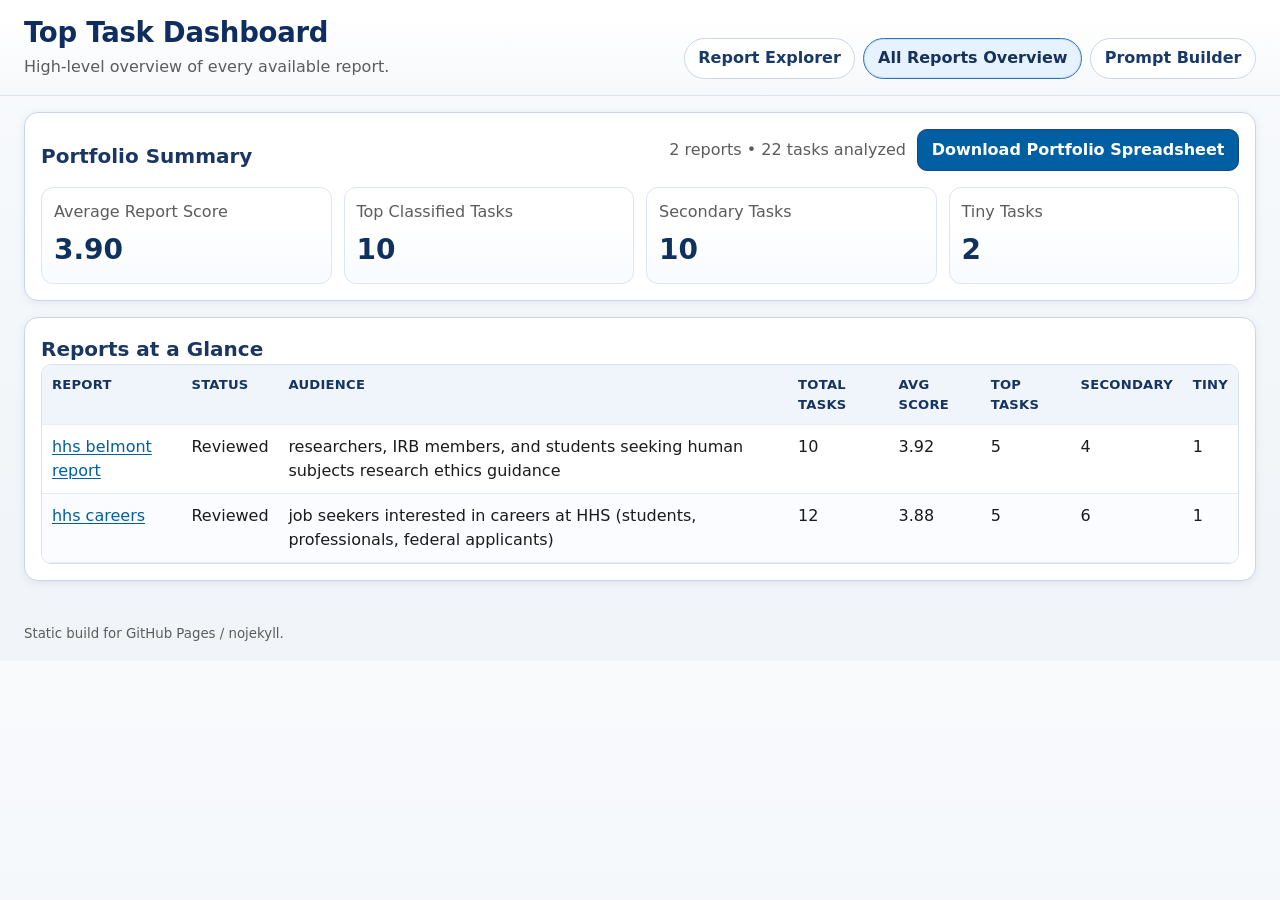
==== index.html @ fbca6da6 "Add portfolio spreadsheet export for all reports" ====
<!doctype html>
<html lang="en">
  <head>
    <meta charset="UTF-8" />
    <meta name="viewport" content="width=device-width, initial-scale=1.0" />
    <title>All Reports Overview | Top Task Dashboard</title>
    <link rel="stylesheet" href="styles.css" />
  </head>
  <body data-reports-base="./reports">
    <header class="site-header">
      <div class="brand">
        <h1>Top Task Dashboard</h1>
        <p>High-level overview of every available report.</p>
      </div>
      <nav class="site-nav" aria-label="Main">
        <a href="./reports/">Report Explorer</a>
        <a class="active" href="./index.html">All Reports Overview</a>
        <a href="./prompt.html">Prompt Builder</a>
      </nav>
    </header>

    <main class="overview-layout">
      <section class="panel">
        <div class="overview-toolbar">
          <h2>Portfolio Summary</h2>
          <div class="overview-actions">
            <p id="overview-count" class="subtle"></p>
            <button id="download-spreadsheet" type="button">Download Portfolio Spreadsheet</button>
          </div>
        </div>
        <div id="overview-stats" class="stat-grid"></div>
      </section>

      <section class="panel">
        <h2>Reports at a Glance</h2>
        <div class="table-wrap">
          <table class="task-table">
            <thead>
              <tr>
                <th>Report</th>
                <th>Status</th>
                <th>Audience</th>
                <th>Total Tasks</th>
                <th>Avg Score</th>
                <th>Top Tasks</th>
                <th>Secondary</th>
                <th>Tiny</th>
              </tr>
            </thead>
            <tbody id="overview-table-body"></tbody>
          </table>
        </div>
      </section>
    </main>

    <footer>
      <small>Static build for GitHub Pages / nojekyll.</small>
    </footer>

    <script type="module" src="app.js"></script>
  </body>
</html>
---- styles.css ----
:root {
  color-scheme: light;
}

* {
  box-sizing: border-box;
}

body {
  margin: 0;
  font-family: "Source Sans 3", "Public Sans", "Inter", system-ui, -apple-system, Segoe UI, Roboto, sans-serif;
  line-height: 1.5;
  background: linear-gradient(180deg, #f8fafc 0%, #f0f4f8 100%);
  color: #1b1b1b;
}

a {
  color: #005ea2;
  text-underline-offset: 0.15em;
}

a:hover {
  color: #1a4480;
}

.site-header,
footer {
  padding: 1rem 1.5rem;
}

.site-header {
  display: flex;
  justify-content: space-between;
  align-items: flex-end;
  gap: 1rem;
  border-bottom: 1px solid #dbe5f1;
  background: linear-gradient(180deg, #ffffff 20%, #f6f8fb 100%);
}

.site-header h1 {
  margin: 0;
  font-size: 1.72rem;
  line-height: 1.2;
  letter-spacing: -0.01em;
  color: #0f2e5f;
}

.site-header p {
  margin: 0.35rem 0 0;
  color: #5c5c5c;
}

.site-nav {
  display: flex;
  gap: 0.5rem;
  flex-wrap: wrap;
}

.site-nav a {
  text-decoration: none;
  border: 1px solid #c9d7e8;
  border-radius: 999px;
  background: #ffffff;
  padding: 0.45rem 0.85rem;
  color: #173a69;
  font-weight: 600;
  transition: all 120ms ease-in-out;
}

.site-nav a:hover {
  border-color: #8ea9c4;
  background: #f4f8fd;
  color: #102f57;
}

.site-nav a.active {
  border-color: #2f74b9;
  background: #e7f2ff;
  color: #16325c;
  box-shadow: inset 0 0 0 1px rgba(0, 94, 162, 0.12);
}

.layout {
  display: grid;
  grid-template-columns: minmax(240px, 320px) 1fr;
  gap: 1rem;
  padding: 1rem 1.5rem 1.5rem;
}

.overview-layout {
  display: grid;
  gap: 1rem;
  padding: 1rem 1.5rem 1.5rem;
}

.panel {
  background: #ffffff;
  border: 1px solid #c9d7e8;
  border-radius: 14px;
  padding: 1rem;
  box-shadow: 0 2px 8px rgba(23, 43, 77, 0.08);
}

.content {
  box-shadow: 0 8px 26px rgba(23, 43, 77, 0.12);
}

h2 {
  margin: 0;
  font-size: 1.25rem;
  color: #1a3763;
}

#report-search {
  width: 100%;
  margin: 0.75rem 0;
  padding: 0.65rem 0.7rem;
  border-radius: 10px;
  border: 1px solid #c9d7e8;
  background: #fff;
}

#report-list {
  list-style: none;
  margin: 0;
  padding: 0;
  max-height: 70vh;
  overflow: auto;
}

#report-list button {
  width: 100%;
  text-align: left;
  margin-bottom: 0.5rem;
  padding: 0.65rem;
  border: 1px solid #cfdbeb;
  border-radius: 10px;
  background: #fff;
  color: #213758;
  cursor: pointer;
  transition: background 120ms ease, border-color 120ms ease;
}

#report-list button:hover {
  background: #f7fbff;
  border-color: #8ea9c4;
}

#report-list button.active {
  border-color: #2f74b9;
  background: #edf5ff;
  box-shadow: inset 0 0 0 1px rgba(0, 94, 162, 0.12);
}

.toolbar,
.overview-toolbar {
  display: flex;
  align-items: end;
  justify-content: space-between;
  gap: 1rem;
  flex-wrap: wrap;
  margin-bottom: 1rem;
}

.overview-actions {
  display: flex;
  align-items: center;
  gap: 0.7rem;
  flex-wrap: wrap;
  justify-content: flex-end;
}

.prompt-builder {
  margin-bottom: 1.25rem;
  border: 1px solid #d7e2f0;
  border-radius: 12px;
  padding: 1rem;
  background: #fafcff;
}

.prompt-builder > p {
  color: #5c5c5c;
  margin: 0.4rem 0 0.9rem;
}

.prompt-form {
  display: grid;
  gap: 0.7rem;
}

.prompt-form label {
  display: grid;
  gap: 0.35rem;
  font-weight: 600;
  color: #1f3f6b;
}

.prompt-form input,
.prompt-form textarea,
#prompt-output,
#report-search,
.toolbar select,
.toolbar button,
.overview-toolbar button,
.prompt-actions button {
  font: inherit;
}

.prompt-form input,
.prompt-form textarea,
#prompt-output,
.toolbar select {
  width: 100%;
  border: 1px solid #c9d7e8;
  border-radius: 10px;
  padding: 0.6rem 0.7rem;
  color: #1b1b1b;
  background: #fff;
}

.prompt-actions {
  display: flex;
  align-items: center;
  gap: 0.7rem;
}

.toolbar button,
.overview-toolbar button,
.prompt-actions button {
  background: #005ea2;
  color: #fff;
  border: 1px solid #1a4480;
  border-radius: 10px;
  padding: 0.52rem 0.85rem;
  font-weight: 600;
}

.toolbar button:hover,
.overview-toolbar button:hover,
.prompt-actions button:hover {
  background: #004b86;
}

#copy-status {
  font-size: 0.9rem;
  color: #5c5c5c;
}

.prompt-output-label {
  display: block;
  margin-top: 0.9rem;
  margin-bottom: 0.35rem;
  font-weight: 600;
  color: #1f3f6b;
}

#prompt-output {
  min-height: 170px;
}

.toolbar select,
.toolbar button {
  padding: 0.5rem 0.75rem;
}

.meta-grid,
.stat-grid {
  display: grid;
  grid-template-columns: repeat(auto-fit, minmax(190px, 1fr));
  gap: 0.75rem;
}

.card {
  border: 1px solid #dce6f3;
  border-radius: 12px;
  padding: 0.75rem;
  background: linear-gradient(180deg, #fff 35%, #f8fbff 100%);
}

.subtle {
  color: #5c5c5c;
  margin: 0;
}

.big-number {
  margin: 0.3rem 0 0;
  font-size: 1.75rem;
  font-weight: 700;
  color: #11315d;
}

.table-wrap {
  overflow-x: auto;
  border: 1px solid #d8e3f1;
  border-radius: 10px;
}

.task-table {
  width: 100%;
  border-collapse: collapse;
  margin-top: 0;
}

.task-table th,
.task-table td {
  border-bottom: 1px solid #e4ecf6;
  padding: 0.62rem;
  vertical-align: top;
  text-align: left;
}

.task-table th {
  position: sticky;
  top: 0;
  background: #eff5fb;
  color: #16345f;
  font-size: 0.82rem;
  letter-spacing: 0.02em;
  text-transform: uppercase;
}

.task-table tbody tr:nth-child(2n) {
  background: #fafcff;
}

.task-table tbody tr:hover {
  background: #f2f8ff;
}

.badge {
  display: inline-block;
  border-radius: 999px;
  padding: 0.22rem 0.52rem;
  font-size: 0.79rem;
  border: 1px solid #c4d5e8;
  background: #f4f8ff;
  color: #1a3763;
}

.bar {
  background: #e7eef9;
  border-radius: 999px;
  height: 0.6rem;
  overflow: hidden;
  margin: 0.4rem 0;
}

.bar > span {
  display: block;
  height: 100%;
  background: linear-gradient(90deg, #2f74b9, #005ea2);
}

:focus-visible {
  outline: 3px solid #2491ff;
  outline-offset: 2px;
}

footer {
  color: #5c5c5c;
}

@media (max-width: 900px) {
  .layout {
    grid-template-columns: 1fr;
  }

  .site-header {
    align-items: flex-start;
    flex-direction: column;
  }
}
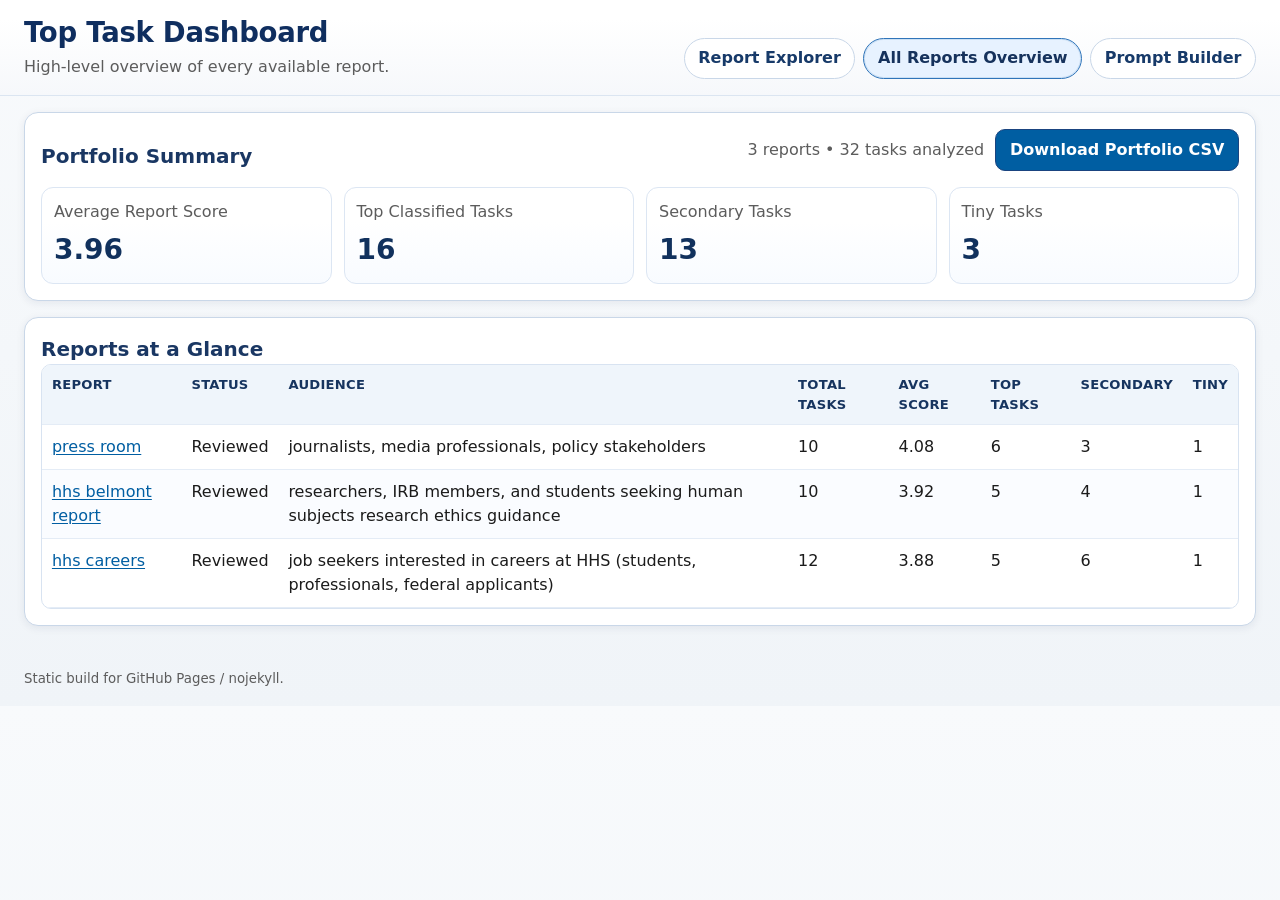
==== commit f6d0a848: "Merge pull request #12 from nathan-wallace-hhs/codex/add-utility-to-compile-reports-as-spreadsheet E" ====
--- a/index.html
+++ b/index.html
@@ -25,7 +25,7 @@
           <h2>Portfolio Summary</h2>
           <div class="overview-actions">
             <p id="overview-count" class="subtle"></p>
-            <button id="download-spreadsheet" type="button">Download Portfolio Spreadsheet</button>
+            <button id="download-spreadsheet" type="button">Download Portfolio CSV</button>
           </div>
         </div>
         <div id="overview-stats" class="stat-grid"></div>
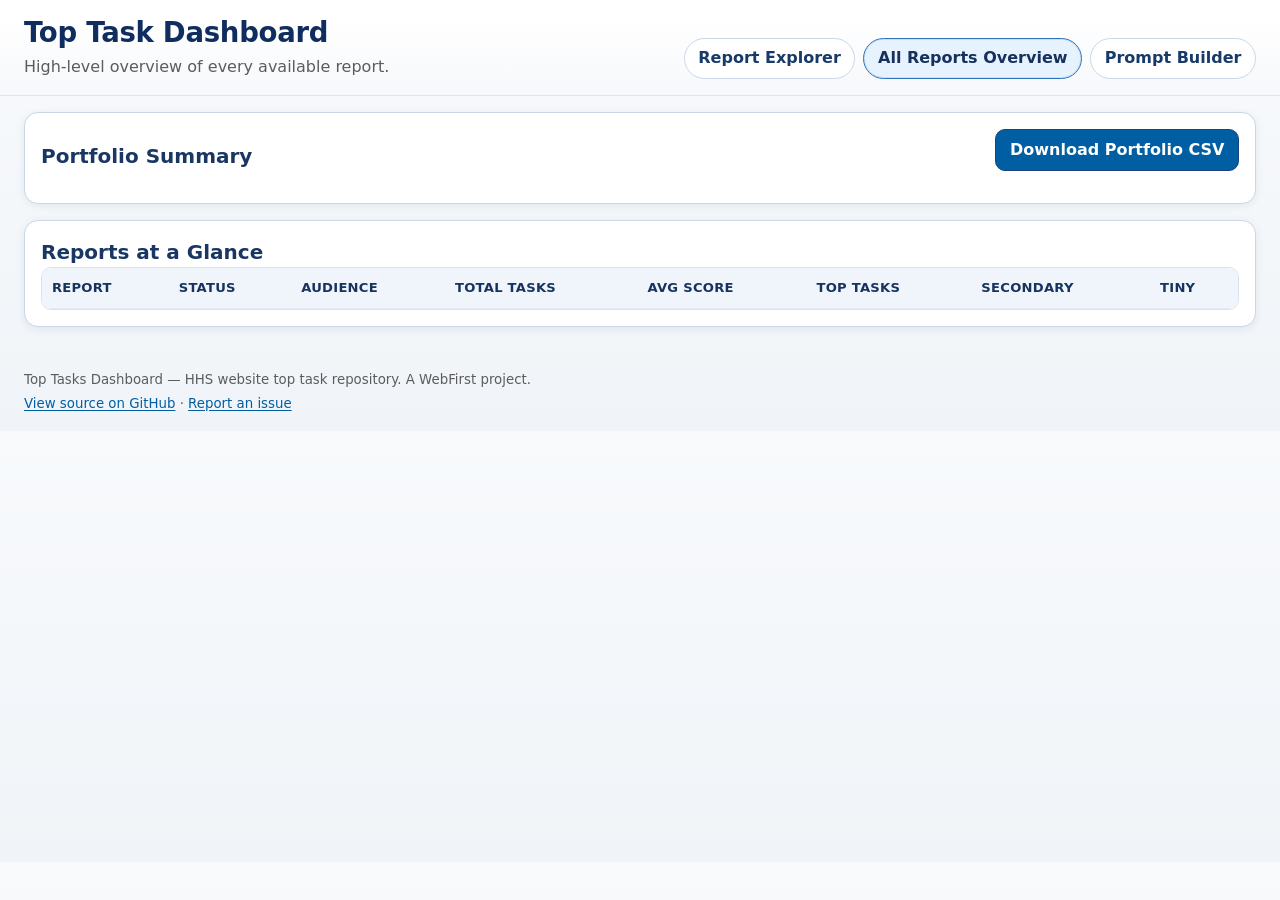
==== commit 2205498a: "Convert footer URLs to hyperlink text" ====
--- a/index.html
+++ b/index.html
@@ -54,7 +54,12 @@
     </main>
 
     <footer>
-      <small>Static build for GitHub Pages / nojekyll.</small>
+      <small>
+        Top Tasks Dashboard — HHS website top task repository. A WebFirst project.<br />
+        <a href="https://github.com/nathan-wallace-hhs/top-task-dashboard">View source on GitHub</a>
+        ·
+        <a href="https://github.com/nathan-wallace-hhs/top-task-dashboard/issues/new">Report an issue</a>
+      </small>
     </footer>
 
     <script type="module" src="app.js"></script>
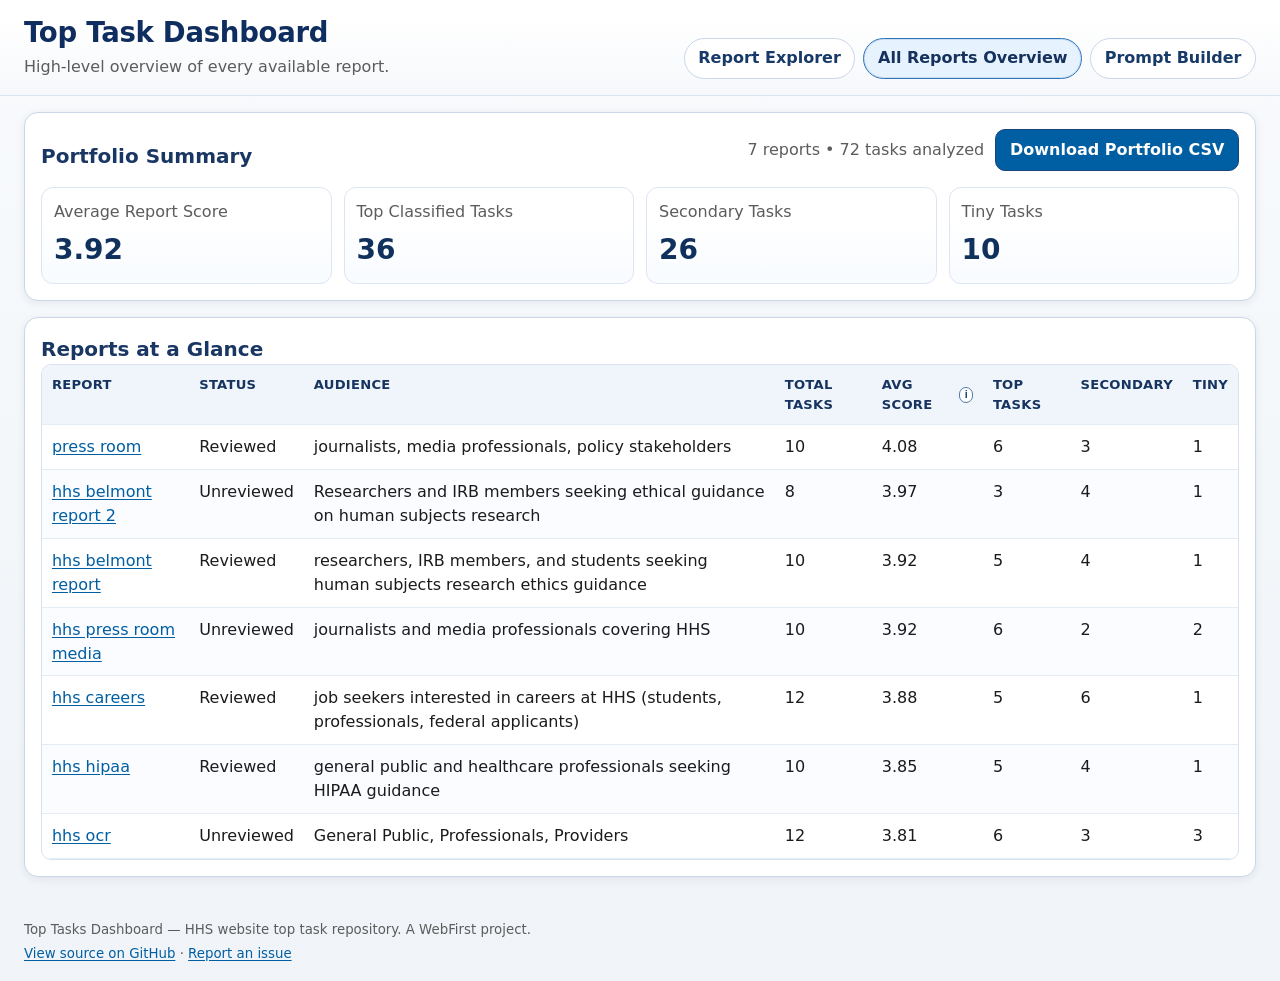
==== commit 72fc6f04: "Refine Avg Score tooltip with scoring criteria details" ====
--- a/index.html
+++ b/index.html
@@ -41,7 +41,23 @@
                 <th>Status</th>
                 <th>Audience</th>
                 <th>Total Tasks</th>
-                <th>Avg Score</th>
+                <th>
+                  <span class="tooltip-label">
+                    Avg Score
+                    <button
+                      class="info-tooltip"
+                      type="button"
+                      aria-label="How Avg Score is calculated"
+                      aria-describedby="avg-score-tooltip"
+                    >
+                      i
+                    </button>
+                    <span id="avg-score-tooltip" class="tooltip-content" role="tooltip">
+                      Avg Score is the mean of each task's composite score in the report. Composite score is based on
+                      Frequency, Impact, Findability, and Completability (1–5 each).
+                    </span>
+                  </span>
+                </th>
                 <th>Top Tasks</th>
                 <th>Secondary</th>
                 <th>Tiny</th>
--- a/styles.css
+++ b/styles.css
@@ -199,7 +199,7 @@
 .prompt-form textarea,
 #prompt-output,
 #report-search,
-.toolbar select,
+.tasks-filter-label select,
 .toolbar button,
 .overview-toolbar button,
 .prompt-actions button {
@@ -209,7 +209,7 @@
 .prompt-form input,
 .prompt-form textarea,
 #prompt-output,
-.toolbar select {
+.tasks-filter-label select {
   width: 100%;
   border: 1px solid #c9d7e8;
   border-radius: 10px;
@@ -258,9 +258,30 @@
   min-height: 170px;
 }
 
-.toolbar select,
+.tasks-filter-label select,
 .toolbar button {
   padding: 0.5rem 0.75rem;
+}
+
+
+.tasks-header {
+  display: flex;
+  align-items: end;
+  justify-content: space-between;
+  gap: 1rem;
+  flex-wrap: wrap;
+  margin: 1rem 0 0.6rem;
+}
+
+.tasks-header h3 {
+  margin: 0;
+}
+
+.tasks-filter-label {
+  display: grid;
+  gap: 0.25rem;
+  color: #1f3f6b;
+  font-weight: 600;
 }
 
 .meta-grid,
@@ -327,6 +348,61 @@
   background: #f2f8ff;
 }
 
+.tooltip-label {
+  position: relative;
+  display: inline-flex;
+  align-items: center;
+  gap: 0.32rem;
+}
+
+.info-tooltip {
+  display: inline-flex;
+  align-items: center;
+  justify-content: center;
+  width: 1rem;
+  height: 1rem;
+  border-radius: 999px;
+  border: 1px solid #5379a6;
+  background: #fff;
+  color: #1f446f;
+  font-size: 0.68rem;
+  font-weight: 700;
+  line-height: 1;
+  cursor: help;
+  padding: 0;
+}
+
+.tooltip-content {
+  position: absolute;
+  left: 50%;
+  bottom: calc(100% + 0.45rem);
+  transform: translateX(-50%);
+  min-width: 220px;
+  max-width: 280px;
+  padding: 0.45rem 0.55rem;
+  border-radius: 8px;
+  background: #173a69;
+  color: #fff;
+  box-shadow: 0 6px 16px rgba(13, 33, 61, 0.3);
+  text-transform: none;
+  font-size: 0.73rem;
+  font-weight: 400;
+  letter-spacing: normal;
+  line-height: 1.35;
+  white-space: normal;
+  opacity: 0;
+  visibility: hidden;
+  transition: opacity 120ms ease-in-out;
+  pointer-events: none;
+  z-index: 2;
+}
+
+.info-tooltip:hover + .tooltip-content,
+.info-tooltip:focus-visible + .tooltip-content {
+  opacity: 1;
+  visibility: visible;
+}
+
 .badge {
   display: inline-block;
   border-radius: 999px;
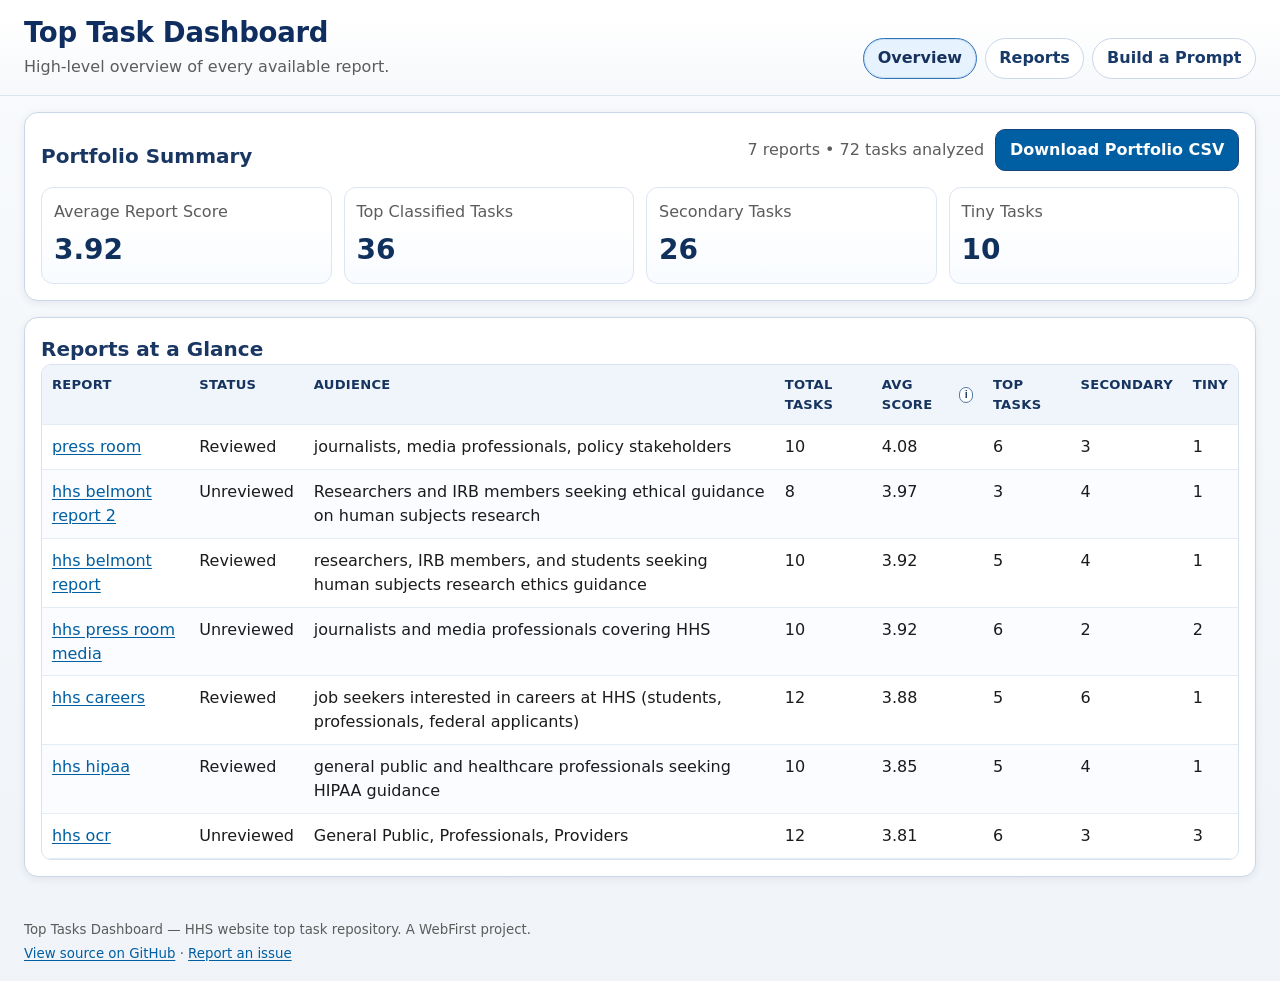
==== commit af768d4b: "Merge pull request #44 from nathan-wallace-hhs/codex/update-header-navigation-on-all-pages Update he" ====
--- a/index.html
+++ b/index.html
@@ -9,13 +9,13 @@
   <body data-reports-base="./reports">
     <header class="site-header">
       <div class="brand">
-        <h1>Top Task Dashboard</h1>
+        <h1><a href="./index.html">Top Task Dashboard</a></h1>
         <p>High-level overview of every available report.</p>
       </div>
       <nav class="site-nav" aria-label="Main">
-        <a href="./reports/">Report Explorer</a>
-        <a class="active" href="./index.html">All Reports Overview</a>
-        <a href="./prompt.html">Prompt Builder</a>
+        <a class="active" href="./overview.html">Overview</a>
+        <a href="./reports/">Reports</a>
+        <a href="./prompt.html">Build a Prompt</a>
       </nav>
     </header>
 
--- a/styles.css
+++ b/styles.css
@@ -43,6 +43,16 @@
   line-height: 1.2;
   letter-spacing: -0.01em;
   color: #0f2e5f;
+}
+
+.site-header h1 a {
+  color: inherit;
+  text-decoration: none;
+}
+
+.site-header h1 a:hover {
+  color: inherit;
+  text-decoration: underline;
 }
 
 .site-header p {
@@ -79,12 +89,21 @@
   color: #16325c;
   box-shadow: inset 0 0 0 1px rgba(0, 94, 162, 0.12);
 }
+.site-nav a:focus-visible {
+  outline: 3px solid #2491ff;
+  outline-offset: 2px;
+  border-color: #2f74b9;
+}
 
 .layout {
   display: grid;
   grid-template-columns: minmax(240px, 320px) 1fr;
   gap: 1rem;
   padding: 1rem 1.5rem 1.5rem;
+}
+
+.reports-layout {
+  align-items: start;
 }
 
 .overview-layout {
@@ -99,6 +118,115 @@
   border-radius: 14px;
   padding: 1rem;
   box-shadow: 0 2px 8px rgba(23, 43, 77, 0.08);
+}
+
+.report-panel {
+  transition: width 180ms ease, padding 180ms ease;
+  overflow: hidden;
+}
+
+.report-panel-header {
+  display: flex;
+  align-items: center;
+  justify-content: space-between;
+  gap: 0.75rem;
+}
+
+.panel-toggle {
+  display: inline-flex;
+  align-items: center;
+  gap: 0.3rem;
+  border: 1px solid #9bb5d0;
+  border-radius: 999px;
+  background: #f4f8fd;
+  color: #173a69;
+  cursor: pointer;
+  padding: 0.35rem 0.6rem;
+  font-size: 0.86rem;
+  font-weight: 600;
+  transition: background 120ms ease, border-color 120ms ease, transform 90ms ease, box-shadow 120ms ease;
+}
+
+.panel-toggle:hover {
+  background: #e7f2ff;
+  border-color: #7696b8;
+}
+.panel-toggle:active {
+  background: #dcecff;
+  border-color: #6f8eb0;
+  transform: translateY(1px);
+}
+.panel-toggle:focus-visible {
+  outline: 3px solid #2491ff;
+  outline-offset: 2px;
+  border-color: #2f74b9;
+}
+.panel-toggle:disabled,
+.panel-toggle[aria-disabled=true] {
+  background: #f3f6fb;
+  border-color: #c2d2e5;
+  color: #6f85a3;
+  opacity: 0.78;
+  cursor: not-allowed;
+  transform: none;
+}
+
+.panel-toggle-icon {
+  font-size: 1rem;
+  line-height: 1;
+}
+
+.report-panel-content {
+  margin-top: 0.7rem;
+}
+
+.reports-layout.sidebar-collapsed {
+  grid-template-columns: 76px 1fr;
+}
+
+.reports-layout.sidebar-collapsed .report-panel {
+  padding: 0.85rem 0.65rem;
+}
+
+.reports-layout.sidebar-collapsed .report-panel-header {
+  justify-content: center;
+}
+
+.reports-layout.sidebar-collapsed #report-panel-title,
+.reports-layout.sidebar-collapsed .panel-toggle-text,
+.reports-layout.sidebar-collapsed .report-panel-content {
+  display: none;
+}
+
+.reports-layout.sidebar-collapsed .panel-toggle {
+  width: 100%;
+  justify-content: center;
+  border-radius: 10px;
+  padding: 0.5rem;
+}
+
+.load-warning {
+  margin-bottom: 1rem;
+}
+
+.panel-warning {
+  border-color: #f7c97f;
+  background: linear-gradient(180deg, #fff9ef 20%, #fff4df 100%);
+}
+
+.panel-warning h3 {
+  margin: 0;
+  font-size: 1rem;
+  color: #6f3b00;
+}
+
+.panel-warning p {
+  margin: 0.4rem 0 0;
+}
+
+.panel-warning ul {
+  margin: 0.55rem 0 0;
+  padding-left: 1.2rem;
 }
 
 .content {
@@ -138,7 +266,7 @@
   background: #fff;
   color: #213758;
   cursor: pointer;
-  transition: background 120ms ease, border-color 120ms ease;
+  transition: background 120ms ease, border-color 120ms ease, transform 90ms ease;
 }
 
 #report-list button:hover {
@@ -150,6 +278,25 @@
   border-color: #2f74b9;
   background: #edf5ff;
   box-shadow: inset 0 0 0 1px rgba(0, 94, 162, 0.12);
+}
+#report-list button:focus-visible {
+  outline: 3px solid #2491ff;
+  outline-offset: 2px;
+  border-color: #2f74b9;
+}
+#report-list button:active {
+  background: #e6f1ff;
+  border-color: #7696b8;
+  transform: translateY(1px);
+}
+#report-list button:disabled,
+#report-list button[aria-disabled=true] {
+  background: #f2f6fb;
+  border-color: #c2d2e5;
+  color: #6a809f;
+  opacity: 0.82;
+  cursor: not-allowed;
+  transform: none;
 }
 
 .toolbar,
@@ -218,6 +365,16 @@
   background: #fff;
 }
 
+.prompt-form input:focus-visible,
+.prompt-form textarea:focus-visible,
+#prompt-output:focus-visible,
+#report-search:focus-visible,
+.tasks-filter-label select:focus-visible {
+  outline: 3px solid #2491ff;
+  outline-offset: 2px;
+  border-color: #2f74b9;
+}
+
 .prompt-actions {
   display: flex;
   align-items: center;
@@ -233,12 +390,42 @@
   border-radius: 10px;
   padding: 0.52rem 0.85rem;
   font-weight: 600;
+  cursor: pointer;
+  transition: background 120ms ease, border-color 120ms ease, transform 90ms ease, box-shadow 120ms ease, color 120ms ease;
 }
 
 .toolbar button:hover,
 .overview-toolbar button:hover,
 .prompt-actions button:hover {
   background: #004b86;
+}
+.toolbar button:active,
+.overview-toolbar button:active,
+.prompt-actions button:active {
+  background: #003e70;
+  border-color: #123766;
+  transform: translateY(1px);
+}
+.toolbar button:focus-visible,
+.overview-toolbar button:focus-visible,
+.prompt-actions button:focus-visible {
+  outline: 3px solid #2491ff;
+  outline-offset: 2px;
+  box-shadow: 0 0 0 1px rgba(0, 94, 162, 0.2);
+}
+.toolbar button:disabled,
+.toolbar button[aria-disabled=true],
+.overview-toolbar button:disabled,
+.overview-toolbar button[aria-disabled=true],
+.prompt-actions button:disabled,
+.prompt-actions button[aria-disabled=true] {
+  background: #b8c9dc;
+  border-color: #90a8c2;
+  color: #eaf0f7;
+  opacity: 0.85;
+  cursor: not-allowed;
+  transform: none;
+  box-shadow: none;
 }
 
 #copy-status {
@@ -298,6 +485,35 @@
   background: linear-gradient(180deg, #fff 35%, #f8fbff 100%);
 }
 
+.report-meta-card {
+  margin-top: 0.75rem;
+}
+
+.report-meta-list {
+  margin: 0;
+  display: grid;
+  grid-template-columns: repeat(auto-fit, minmax(220px, 1fr));
+  gap: 0.8rem 1rem;
+}
+
+.report-meta-item {
+  margin: 0;
+}
+
+.report-meta-item dt {
+  font-size: 0.78rem;
+  text-transform: uppercase;
+  letter-spacing: 0.04em;
+  color: #34557f;
+  font-weight: 700;
+}
+
+.report-meta-item dd {
+  margin: 0.15rem 0 0;
+  color: #143253;
+  overflow-wrap: anywhere;
+}
+
 .subtle {
   color: #5c5c5c;
   margin: 0;
@@ -312,6 +528,7 @@
 
 .table-wrap {
   overflow-x: auto;
+  overflow-y: visible;
   border: 1px solid #d8e3f1;
   border-radius: 10px;
 }
@@ -333,6 +550,7 @@
 .task-table th {
   position: sticky;
   top: 0;
+  overflow: visible;
   background: #eff5fb;
   color: #16345f;
   font-size: 0.82rem;
@@ -375,7 +593,7 @@
 .tooltip-content {
   position: absolute;
   left: 50%;
-  bottom: calc(100% + 0.45rem);
+  top: calc(100% + 0.45rem);
   transform: translateX(-50%);
   min-width: 220px;
   max-width: 280px;
@@ -394,7 +612,7 @@
   visibility: hidden;
   transition: opacity 120ms ease-in-out;
   pointer-events: none;
-  z-index: 2;
+  z-index: 1000;
 }
 
 .info-tooltip:hover + .tooltip-content,
@@ -432,6 +650,17 @@
   outline-offset: 2px;
 }
 
+@media (prefers-reduced-motion: reduce) {
+  *,
+  *::before,
+  *::after {
+    animation-duration: 0.01ms !important;
+    animation-iteration-count: 1 !important;
+    transition-duration: 0.01ms !important;
+    scroll-behavior: auto !important;
+  }
+}
+
 footer {
   color: #5c5c5c;
 }
@@ -441,6 +670,24 @@
     grid-template-columns: 1fr;
   }
 
+  .reports-layout.sidebar-collapsed {
+    grid-template-columns: 1fr;
+  }
+
+  .reports-layout.sidebar-collapsed .report-panel {
+    padding: 1rem;
+  }
+
+  .reports-layout.sidebar-collapsed #report-panel-title,
+  .reports-layout.sidebar-collapsed .panel-toggle-text,
+  .reports-layout.sidebar-collapsed .report-panel-content {
+    display: initial;
+  }
+
+  .reports-layout.sidebar-collapsed .report-panel-content {
+    margin-top: 0.7rem;
+  }
+
   .site-header {
     align-items: flex-start;
     flex-direction: column;
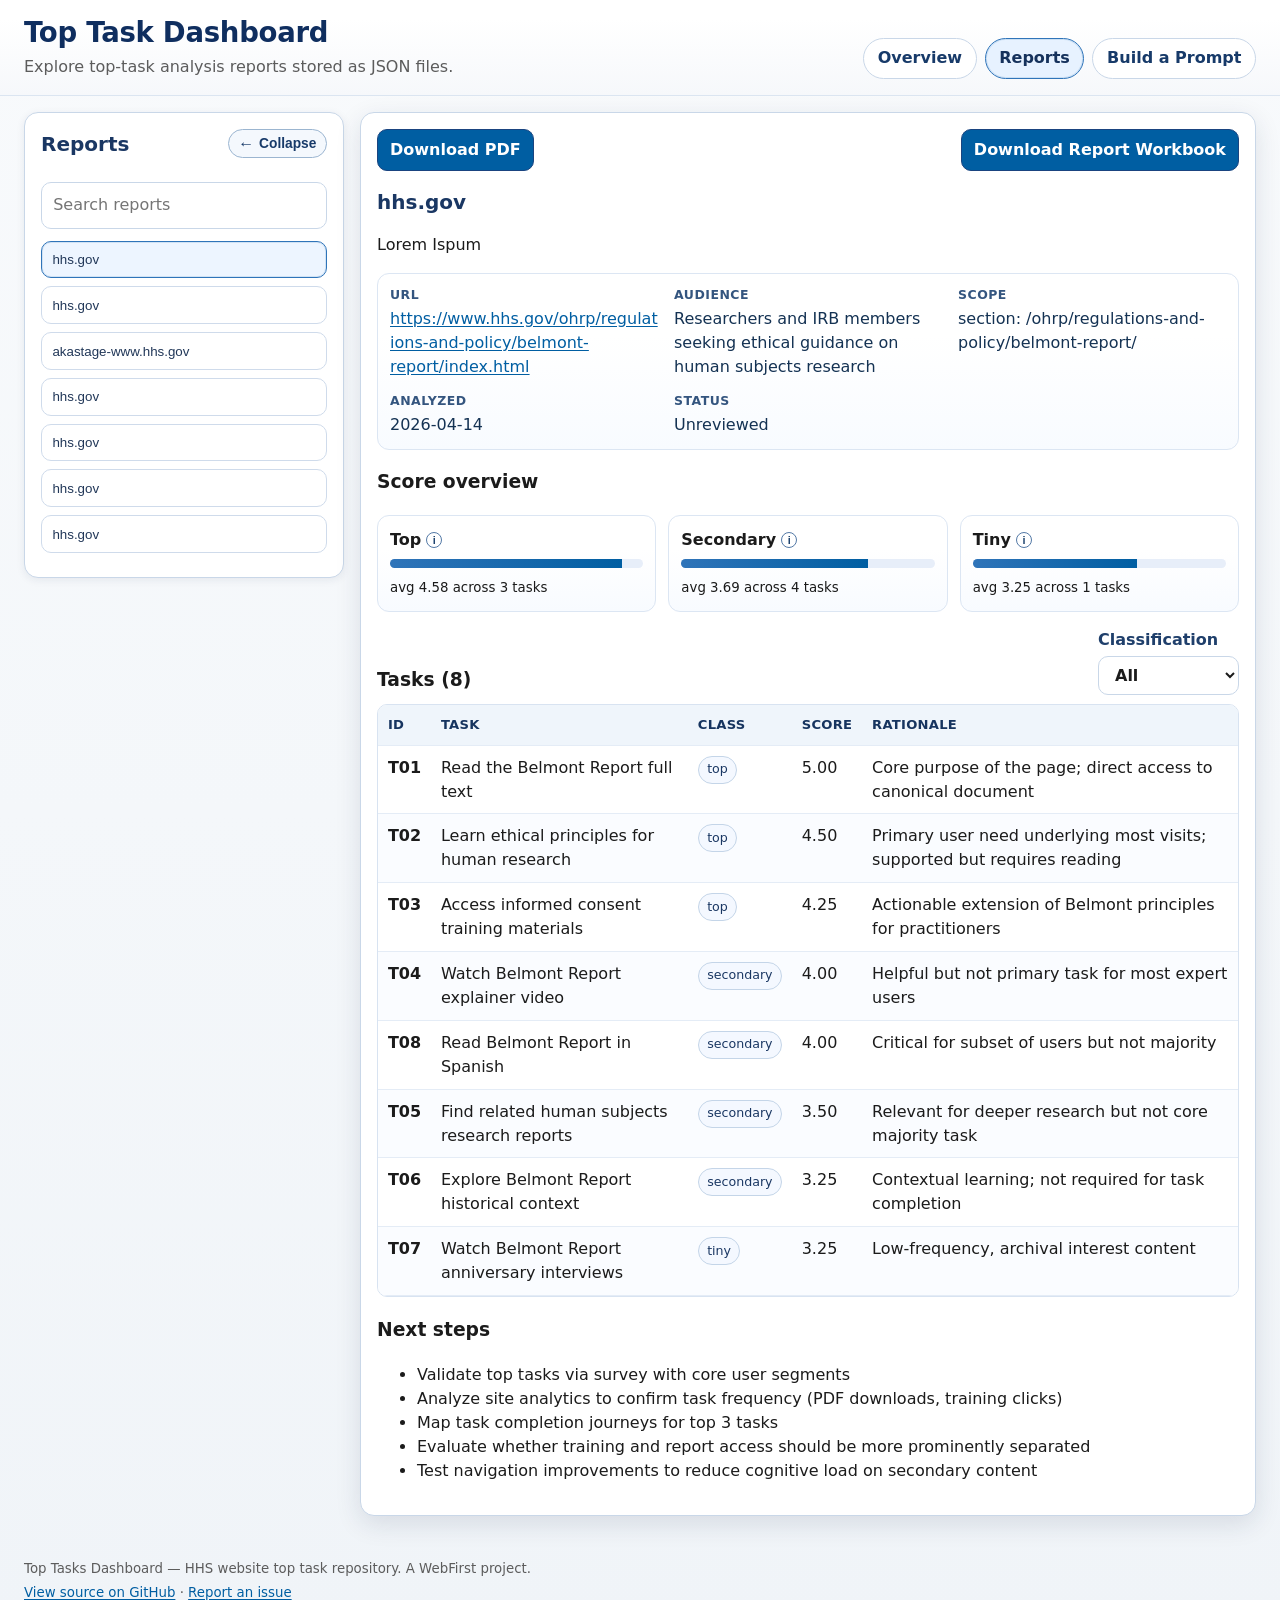
==== commit b593404d: "Merge pull request #52 from nathan-wallace-hhs/codex/confirm-route-mapping-and-refactor-markup Refac" ====
--- a/index.html
+++ b/index.html
@@ -3,69 +3,55 @@
   <head>
     <meta charset="UTF-8" />
     <meta name="viewport" content="width=device-width, initial-scale=1.0" />
-    <title>All Reports Overview | Top Task Dashboard</title>
+    <title>Top Task Dashboard</title>
     <link rel="stylesheet" href="styles.css" />
   </head>
   <body data-reports-base="./reports">
     <header class="site-header">
       <div class="brand">
         <h1><a href="./index.html">Top Task Dashboard</a></h1>
-        <p>High-level overview of every available report.</p>
+        <p>Explore top-task analysis reports stored as JSON files.</p>
       </div>
       <nav class="site-nav" aria-label="Main">
-        <a class="active" href="./overview.html">Overview</a>
-        <a href="./reports/">Reports</a>
+        <a href="./overview.html">Overview</a>
+        <a class="active" href="./index.html">Reports</a>
         <a href="./prompt.html">Build a Prompt</a>
       </nav>
     </header>
 
-    <main class="overview-layout">
-      <section class="panel">
-        <div class="overview-toolbar">
-          <h2>Portfolio Summary</h2>
-          <div class="overview-actions">
-            <p id="overview-count" class="subtle"></p>
-            <button id="download-spreadsheet" type="button">Download Portfolio CSV</button>
-          </div>
+    <main class="layout reports-layout" id="reports-layout">
+      <aside class="panel report-panel" id="report-panel" aria-label="Reports navigation">
+        <div class="report-panel-header">
+          <h2 id="report-panel-title">Reports</h2>
+          <button
+            id="toggle-report-panel"
+            class="panel-toggle"
+            type="button"
+            aria-expanded="true"
+            aria-controls="report-panel-content"
+            aria-label="Collapse reports panel"
+            title="Collapse reports panel"
+          >
+            <span class="panel-toggle-icon" aria-hidden="true">←</span>
+            <span class="panel-toggle-text">Collapse</span>
+          </button>
         </div>
-        <div id="overview-stats" class="stat-grid"></div>
-      </section>
 
-      <section class="panel">
-        <h2>Reports at a Glance</h2>
-        <div class="table-wrap">
-          <table class="task-table">
-            <thead>
-              <tr>
-                <th>Report</th>
-                <th>Status</th>
-                <th>Audience</th>
-                <th>Total Tasks</th>
-                <th>
-                  <span class="tooltip-label">
-                    Avg Score
-                    <button
-                      class="info-tooltip"
-                      type="button"
-                      aria-label="How Avg Score is calculated"
-                      aria-describedby="avg-score-tooltip"
-                    >
-                      i
-                    </button>
-                    <span id="avg-score-tooltip" class="tooltip-content" role="tooltip">
-                      Avg Score is the mean of each task's composite score in the report. Composite score is based on
-                      Frequency, Impact, Findability, and Completability (1–5 each).
-                    </span>
-                  </span>
-                </th>
-                <th>Top Tasks</th>
-                <th>Secondary</th>
-                <th>Tiny</th>
-              </tr>
-            </thead>
-            <tbody id="overview-table-body"></tbody>
-          </table>
+        <div id="report-panel-content" class="report-panel-content">
+          <input id="report-search" type="search" placeholder="Search reports" />
+          <ul id="report-list"></ul>
         </div>
+      </aside>
+
+      <section class="panel content">
+        <div class="toolbar">
+          <button id="download-pdf" type="button">Download PDF</button>
+          <button id="download-report-workbook" type="button">Download Report Workbook</button>
+        </div>
+
+        <article id="report-view" aria-live="polite">
+          <p>Select a report to begin.</p>
+        </article>
       </section>
     </main>
 
--- a/styles.css
+++ b/styles.css
@@ -104,6 +104,10 @@
 
 .reports-layout {
   align-items: start;
+}
+
+.report-single-layout {
+  grid-template-columns: 1fr;
 }
 
 .overview-layout {
@@ -349,7 +353,8 @@
 .tasks-filter-label select,
 .toolbar button,
 .overview-toolbar button,
-.prompt-actions button {
+.prompt-actions button,
+.button-link {
   font: inherit;
 }
 
@@ -383,7 +388,8 @@
 
 .toolbar button,
 .overview-toolbar button,
-.prompt-actions button {
+.prompt-actions button,
+.button-link {
   background: #005ea2;
   color: #fff;
   border: 1px solid #1a4480;
@@ -396,19 +402,22 @@
 
 .toolbar button:hover,
 .overview-toolbar button:hover,
-.prompt-actions button:hover {
+.prompt-actions button:hover,
+.button-link:hover {
   background: #004b86;
 }
 .toolbar button:active,
 .overview-toolbar button:active,
-.prompt-actions button:active {
+.prompt-actions button:active,
+.button-link:active {
   background: #003e70;
   border-color: #123766;
   transform: translateY(1px);
 }
 .toolbar button:focus-visible,
 .overview-toolbar button:focus-visible,
-.prompt-actions button:focus-visible {
+.prompt-actions button:focus-visible,
+.button-link:focus-visible {
   outline: 3px solid #2491ff;
   outline-offset: 2px;
   box-shadow: 0 0 0 1px rgba(0, 94, 162, 0.2);
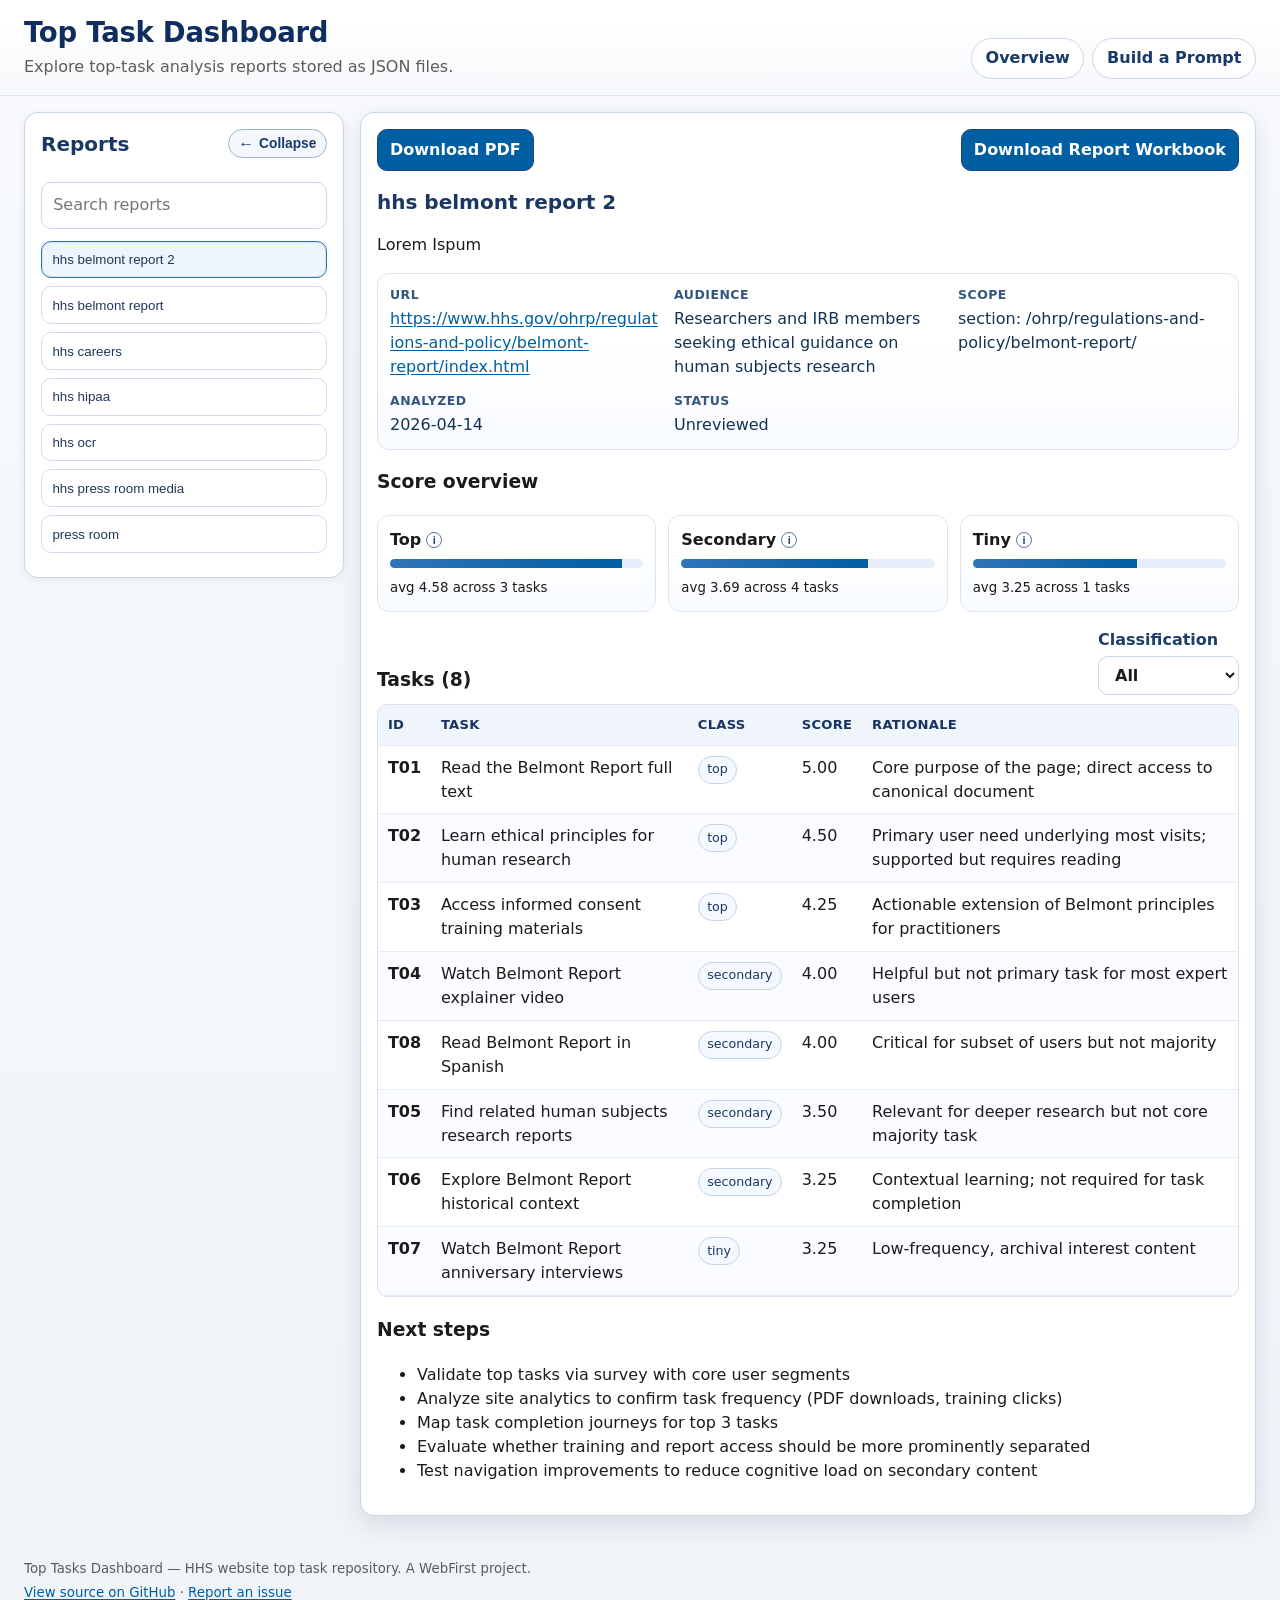
==== commit ff327b57: "Remove Reports header link and keep full report list on detail pages" ====
--- a/index.html
+++ b/index.html
@@ -14,7 +14,6 @@
       </div>
       <nav class="site-nav" aria-label="Main">
         <a href="./overview.html">Overview</a>
-        <a class="active" href="./index.html">Reports</a>
         <a href="./prompt.html">Build a Prompt</a>
       </nav>
     </header>
